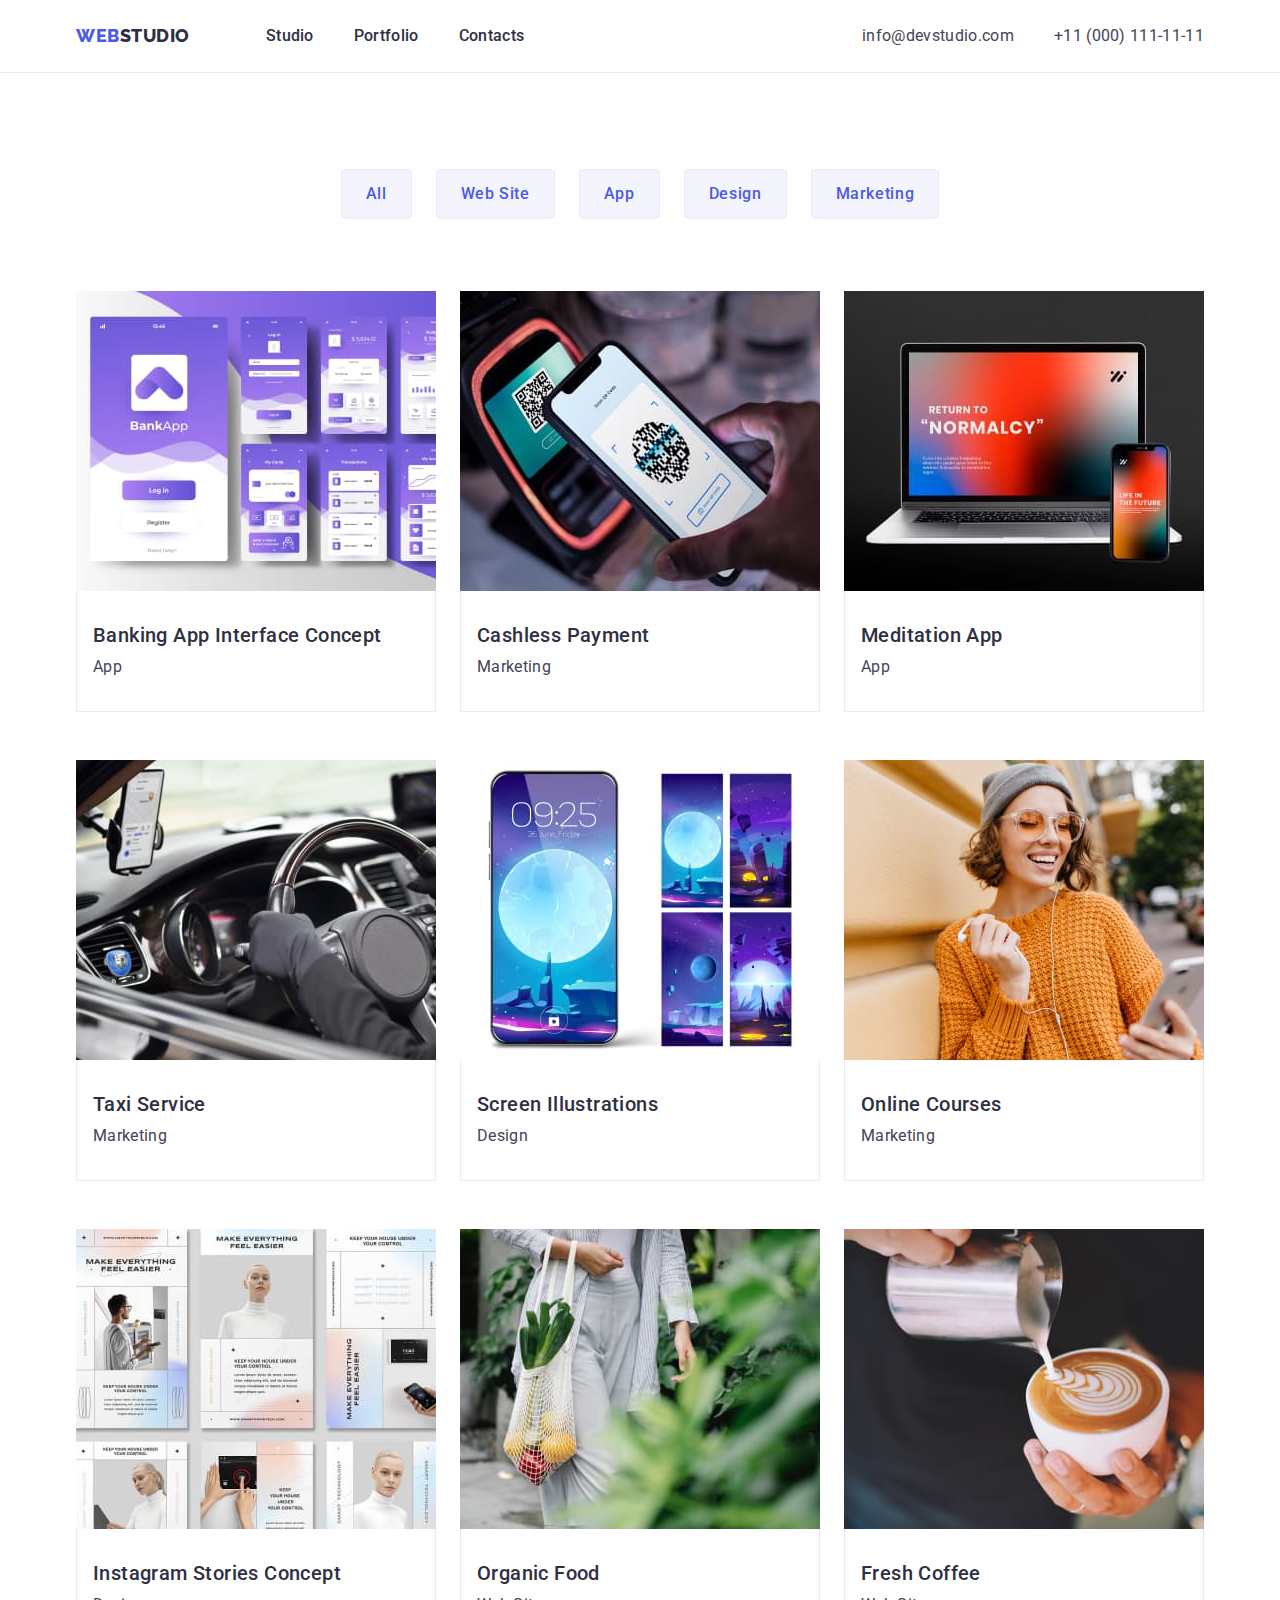
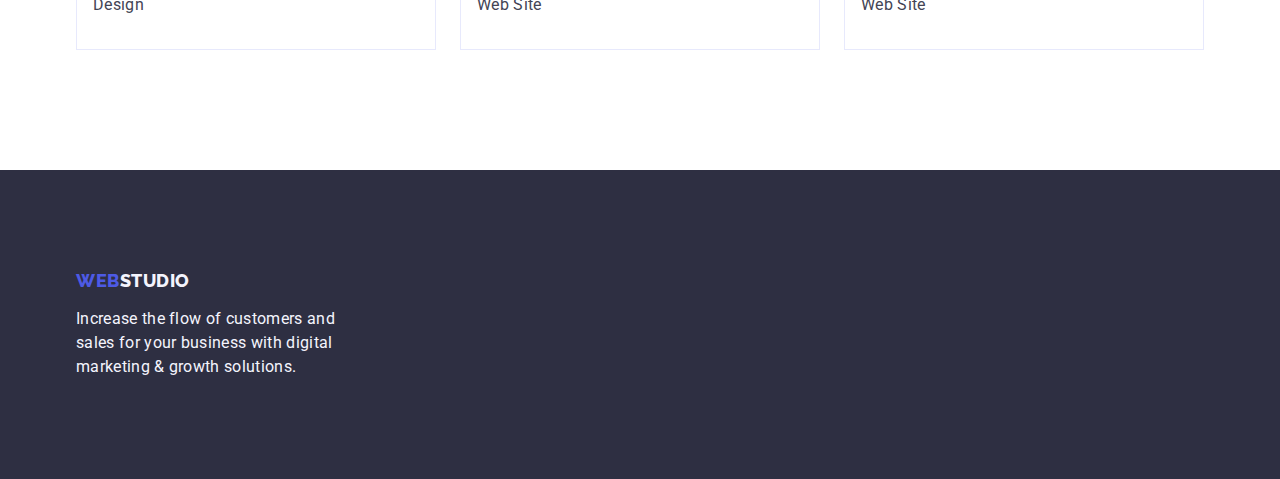
==== portfolio.html @ 28eef927 "Initial commit" ====
<!DOCTYPE html>
<html lang="en">
  <head>
    <meta charset="UTF-8" />
    <meta http-equiv="X-UA-Compatible" content="IE=edge" />
    <meta name="viewport" content="width=device-width, initial-scale=1.0" />
    <link rel="preconnect" href="https://fonts.googleapis.com" />
    <link rel="preconnect" href="https://fonts.gstatic.com" crossorigin />
    <title>Portfolio</title>
    <!-- fonts -->
    <link
      href="https://fonts.googleapis.com/css2?family=Raleway:wght@800&family=Roboto:wght@400;500;700&display=swap"
      rel="stylesheet"
    />
    <!-- normalise -->
    <link
      rel="stylesheet"
      href="https://cdn.jsdelivr.net/npm/modern-normalize@2.0.0/modern-normalize.min.css"
    />

    <!-- custom styles -->

    <link rel="stylesheet" href="./css/styles.css" />
  </head>
  <body>
    <!-- page header -->
    <header class="header">
      <div class="header-container container">
        <nav class="header-nav">
          <a class="logo link logo-link" href="./index.html"
            >Web<span class="logo-black">Studio</span></a
          >
          <ul class="site-nav list">
            <li><a class="link-current link" href="./index.html">Studio</a></li>
            <li>
              <a class="link-current link" href="./portfolio.html">Portfolio</a>
            </li>
            <li><a class="link-current link" href="">Contacts</a></li>
          </ul>
        </nav>
        <address class="address">
          <ul class="address-nav list">
            <li>
              <a class="address-nav-link link" href="mailto:info@devstudio.com"
                >info@devstudio.com</a
              >
            </li>
            <li>
              <a class="address-nav-link link" href="tel:+110001111111"
                >+11 (000) 111-11-11</a
              >
            </li>
          </ul>
        </address>
      </div>
    </header>
    <main>
      <!-- filters -->
      <section class="filters">
        <div class="container">
          <h1 class="visually-hidden">work patterns</h1>
          <ul class="list portfolio-nav">
            <li><button class="portfolio-button" type="button">All</button></li>
            <li>
              <button class="portfolio-button" type="button">Web Site</button>
            </li>
            <li><button class="portfolio-button" type="button">App</button></li>
            <li>
              <button class="portfolio-button" type="button">Design</button>
            </li>
            <li>
              <button class="portfolio-button" type="button">Marketing</button>
            </li>
          </ul>
          <ul class="portfolio-bloks list">
            <li class="portfolio-bloks-item">
              <a class="portf-list link" href="">
                <img
                  src="./images/portfo-1.jpg"
                  alt="application"
                  width="360"
                  height="300"
                />
                <div class="portfolio-bloks-name">
                  <h2 class="second-title">Banking App Interface Concept</h2>
                  <p class="li-text">App</p>
                </div>
              </a>
            </li>
            <li class="portfolio-bloks-item">
              <a class="portf-list link" href=""
                ><img
                  src="./images/portfo-2.jpg"
                  alt="QR code on telephone"
                  width="360"
                  height="300"
                />
                <div class="portfolio-bloks-name">
                  <h2 class="second-title">Cashless Payment</h2>
                  <p class="li-text">Marketing</p>
                </div>
              </a>
            </li>
            <li class="portfolio-bloks-item">
              <a class="portf-list link" href=""
                ><img
                  src="./images/portfo-3.jpg"
                  alt="laptop"
                  width="360"
                  height="300"
                />
                <div class="portfolio-bloks-name">
                  <h2 class="second-title">Meditation App</h2>
                  <p class="li-text">App</p>
                </div>
              </a>
            </li>
            <li class="portfolio-bloks-item">
              <a class="portf-list link" href=""
                ><img
                  src="./images/portfo-4.jpg"
                  alt="phone in the car"
                  width="360"
                  height="300"
                />
                <div class="portfolio-bloks-name">
                  <h2 class="second-title">Taxi Service</h2>
                  <p class="li-text">Marketing</p>
                </div></a
              >
            </li>
            <li class="portfolio-bloks-item">
              <a class="portf-list link" href="">
                <img
                  src="./images/portfo-5.jpg"
                  alt="phone and moon"
                  width="360"
                  height="300"
                />
                <div class="portfolio-bloks-name">
                  <h2 class="second-title">Screen Illustrations</h2>
                  <p class="li-text">Design</p>
                </div></a
              >
            </li>
            <li class="portfolio-bloks-item">
              <a class="portf-list link" href=""
                ><img
                  src="./images/portfo-6.jpg"
                  alt="girl with phone"
                  width="360"
                  height="300"
                />
                <div class="portfolio-bloks-name">
                  <h2 class="second-title">Online Courses</h2>
                  <p class="li-text">Marketing</p>
                </div>
              </a>
            </li>
            <li class="portfolio-bloks-item">
              <a class="portf-list link" href=""
                ><img
                  src="./images/portfo-7.jpg"
                  alt="Instagram Stories"
                  width="360"
                  height="300"
                />
                <div class="portfolio-bloks-name">
                  <h2 class="second-title">Instagram Stories Concept</h2>
                  <p class="li-text">Design</p>
                </div>
              </a>
            </li>
            <li class="portfolio-bloks-item">
              <a class="portf-list link" href=""
                ><img
                  src="./images/portfo-8.jpg"
                  alt="woman with vegetables"
                  width="360"
                  height="300"
                />
                <div class="portfolio-bloks-name">
                  <h2 class="second-title">Organic Food</h2>
                  <p class="li-text">Web Site</p>
                </div>
              </a>
            </li>
            <li class="portfolio-bloks-item">
              <a class="portf-list link" href=""
                ><img
                  src="./images/portfo-9.jpg"
                  alt="fancy coffee"
                  width="360"
                  height="300"
                />
                <div class="portfolio-bloks-name">
                  <h2 class="second-title">Fresh Coffee</h2>
                  <p class="li-text">Web Site</p>
                </div>
              </a>
            </li>
          </ul>
        </div>
      </section>
    </main>
    <!-- footer -->
    <footer class="footer">
      <div class="container">
        <a class="logo-footer logo link logo-link" href="./index.html"
          >Web<span class="logo-white">Studio</span></a
        >
        <p class="footer-text">
          Increase the flow of customers and sales for your business with
          digital marketing & growth solutions.
        </p>
      </div>
    </footer>
  </body>
</html>
---- css/styles.css ----
:root {
  /* primary */
  --primary-black-cl: #434455;
  --primary-black-bg: #434455;
  --primary-white-cl: #ffffff;
  --primary-white-bg: #ffffff;
  --primary-accent-cl: #4d5ae5;
  --primary-accent-bg: #4d5ae5;
  /* secondary */
  --secondary-black-cl: #2e2f42;
  --secondary-black-bg: #2e2f42;
  --secondary-white-cl: #f4f4fd;
  --secondary-white-bg: #f4f4fd;
  --secondary-accent-cl: #404bbf;
  --secondary-accent-bg: #404bbf;
}

* {
  box-sizing: border-box;
}
/**
  |============================
  | common styles
  |============================
*/
body {
  background-color: var(--primary-white-bg);
  color: var(--primary-black-cl);
  font-family: Roboto, sans-serif;
  font-style: normal;
  line-height: 1.15;
  letter-spacing: 0.02em;
}
.visually-hidden {
  position: absolute;
  width: 1px;
  height: 1px;
  margin: -1px;
  border: 0;
  padding: 0;

  white-space: nowrap;
  clip-path: inset(100%);
  clip: rect(0 0 0 0);
  overflow: hidden;
}
/* reset */
h1,
h2,
h3,
h4,
h5,
h6,
p {
  margin: 0;
}
img {
  display: block;
}
.list,
ul,
ol {
  list-style: none;
  margin: 0;
  padding: 0;
}
.link,
a {
  text-decoration: none;
  color: currentColor;
}
.btn,
button {
  font-family: inherit;
  cursor: pointer;
}
/**
  |============================
  | base styles
  |============================
*/
/* header */
.header {
  border-bottom: 1px solid #e7e9fc;
}
.header-container {
  display: flex;
  align-items: center;
  justify-content: space-between;
  margin: 0;
  padding: 0;
}
.container {
  width: 1158px;
  margin: 0 auto;
  padding: 0 15px;
}

.header-nav {
  display: flex;
  align-items: center;
}
/* logo */
.logo {
  color: var(--primary-accent-cl);
  font-family: "Raleway", sans-serif;
  font-style: normal;
  font-weight: 800;
  font-size: 18px;
  line-height: 1.17;
  letter-spacing: 0.03em;
  text-transform: uppercase;
}
.logo-link {
  margin-right: 76px;
}
.logo-black {
  color: var(--secondary-black-cl);
}

.logo-white {
  color: var(--secondary-white-cl);
}
/* site-nav */

.site-nav a {
  color: var(--secondary-black-cl);
  font-size: 16px;
  font-weight: 500;
  line-height: 1.5;
}
.site-nav {
  display: flex;
  align-items: center;
  gap: 40px;
  padding: 24px 0;
}
.link-current {
  padding: 24px 0;
}

.link-current:hover,
.link-current:focus,
.address-nav-link:hover,
.address-nav-link:focus {
  color: var(--secondary-accent-cl);
}

.address {
  font-style: normal;
}
.address-nav a {
  color: var(--primary-black-cl);
}
.address-nav {
  display: flex;
  align-items: center;
  gap: 40px;
}
.address-nav-link {
  line-height: 1.5;
}
/* hero */

.hero {
  background-color: var(--secondary-black-bg);
  padding-top: 188px;
  padding-bottom: 188px;
}

.hero-title {
  font-weight: 700;
  font-size: 56px;
  line-height: 1.07;
  color: var(--primary-white-cl);
  letter-spacing: 0.02em;
  text-align: center;
  max-width: 496px;
  margin: 0 auto;
  margin-bottom: 48px;
}

.button {
  background-color: var(--primary-accent-bg);
  font-weight: 500;
  font-size: 16px;
  color: var(--primary-white-cl);
  letter-spacing: 0.04em;
  font-family: "Roboto", sans-serif;
  line-height: 1.5;
  cursor: pointer;
  display: block;
  margin-left: auto;
  margin-right: auto;

  padding: 16px 32px;
  border: none;
  border-radius: 4px;
  min-width: 169px;
  height: 56px;
}

.portfolio-button {
  background-color: var(--secondary-white-bg);
  font-weight: 500;
  font-size: 16px;
  color: var(--primary-accent-cl);
  letter-spacing: 0.04em;
  font-family: "Roboto", sans-serif;
  line-height: 1.5;
  cursor: pointer;
  padding: 12px 24px;
  border: 1px solid #e7e9fc;
  border-radius: 4px;
}

.button:hover,
.button:focus {
  background-color: var(--secondary-accent-bg);
}
.portfolio-button:hover,
.portfolio-button:focus {
  background-color: var(--secondary-accent-bg);
  color: var(--primary-white-cl);
  border: 1px solid transparent;
}

/* our advantage */

.adv-section {
  padding: 120px 0;
}

.adv-list {
  display: flex;
  gap: 24px;
}
.adv-item {
  width: 264px;
}
.second-title {
  font-weight: 500;
  font-size: 20px;
  line-height: 1.2;
  color: var(--secondary-black-cl);
  letter-spacing: 0.02em;
  margin-bottom: 8px;
}
.li-text {
  line-height: 1.5;
  color: var(--primary-black-cl);
}

/* our activity */

.activity {
  padding-bottom: 120px;
}
.vice-title {
  font-weight: 700;
  font-size: 36px;
  line-height: 1.11;
  text-transform: capitalize;
  color: var(--secondary-black-cl);
  text-align: center;
  letter-spacing: 0.02em;
  margin-bottom: 72px;
}
.activity-list {
  display: flex;
  gap: 24px;
}
.activity-item {
  flex-basis: calc((100% - 2 * 24px) / 3);
}

/* our team  */
.team {
  background-color: var(--secondary-white-bg);
  padding-top: 120px;
  padding-bottom: 120px;
}

.team-list {
  display: flex;
  gap: 24px;
}
.team-li {
  background-color: var(--primary-white-bg);
  flex-basis: calc((100% - 72px) / 4);
  border-radius: 0px 0px 4px 4px;
}

.team-name {
  padding: 32px 16px;
}

/* footer */
.footer {
  background-color: var(--secondary-black-bg);
  padding-top: 100px;
  padding-bottom: 100px;
}
.footer-text {
  color: var(--secondary-white-cl);
  line-height: 1.5;
  max-width: 264px;
}

.logo-footer {
  display: inline-block;
  margin-bottom: 16px;
}

/* style to portfolio */

.filters {
  padding-top: 96px;
  padding-bottom: 120px;
}

.portfolio-nav {
  display: flex;
  justify-content: center;
  gap: 24px;
  flex-basis: calc((100%-96) / 5);
  margin-bottom: 72px;
}

.portf-list {
  text-decoration: none;
}

.portfolio-bloks {
  display: flex;
  flex-wrap: wrap;
  column-gap: 24px;
  row-gap: 48px;
}
.portfolio-bloks-item {
  width: calc((100% - 48px) / 3);
}

.portfolio-bloks-name {
  padding: 32px 16px;
  border: 1px solid #e7e9fc;
  border-top: none;
}
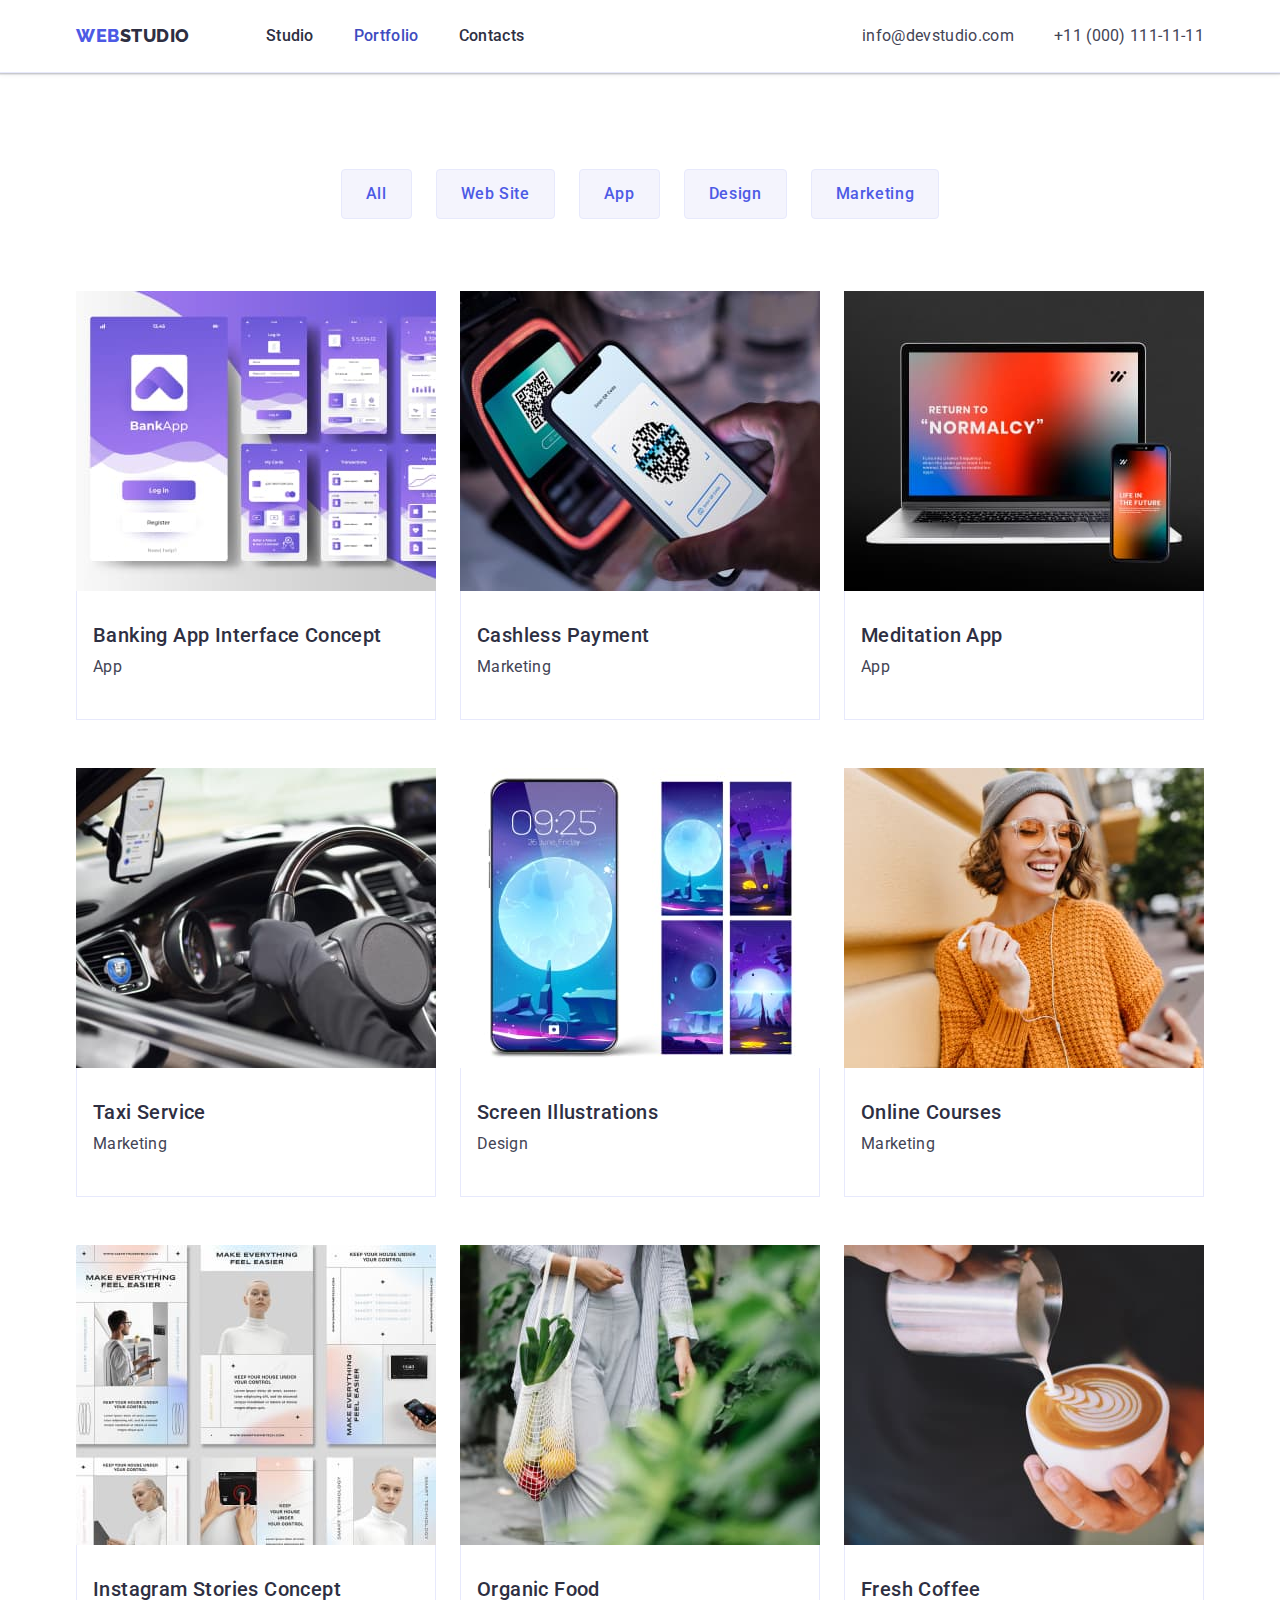
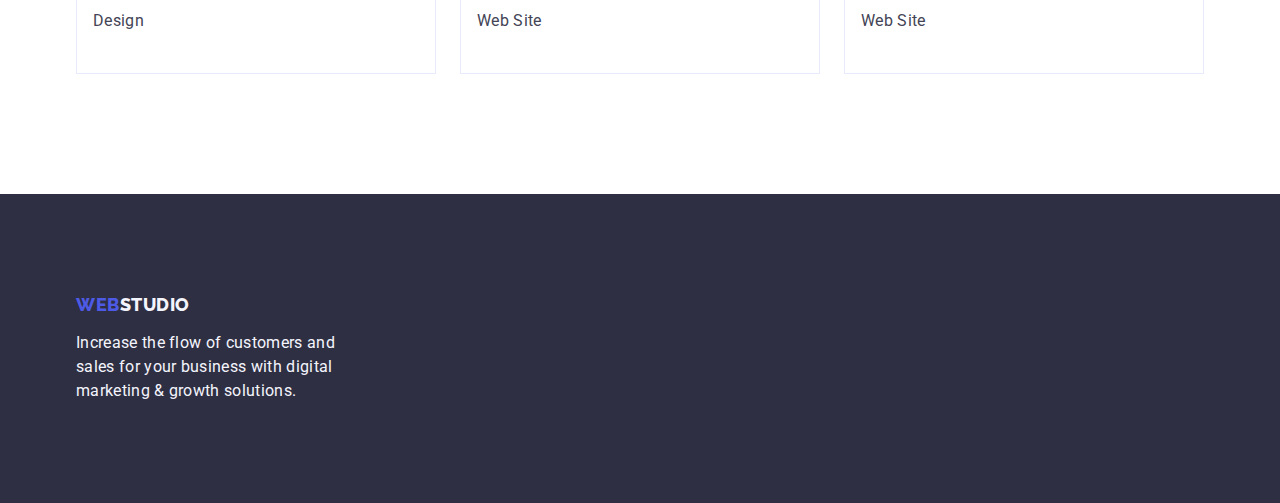
==== commit 9f0b13ad: "poprawky" ====
--- a/portfolio.html
+++ b/portfolio.html
@@ -33,7 +33,9 @@
           <ul class="site-nav list">
             <li><a class="link-current link" href="./index.html">Studio</a></li>
             <li>
-              <a class="link-current link" href="./portfolio.html">Portfolio</a>
+              <a class="link-current active-link link" href="./portfolio.html"
+                >Portfolio</a
+              >
             </li>
             <li><a class="link-current link" href="">Contacts</a></li>
           </ul>
--- a/css/styles.css
+++ b/css/styles.css
@@ -1,18 +1,23 @@
 :root {
-  /* primary */
   --primary-black-cl: #434455;
   --primary-black-bg: #434455;
   --primary-white-cl: #ffffff;
   --primary-white-bg: #ffffff;
   --primary-accent-cl: #4d5ae5;
   --primary-accent-bg: #4d5ae5;
-  /* secondary */
+  --primary-gray-bg: #8e8f99;
+  --primary-gray-cl: #8e8f99;
+
   --secondary-black-cl: #2e2f42;
   --secondary-black-bg: #2e2f42;
   --secondary-white-cl: #f4f4fd;
   --secondary-white-bg: #f4f4fd;
   --secondary-accent-cl: #404bbf;
   --secondary-accent-bg: #404bbf;
+  --main-gradient: linear-gradient(
+    rgba(46, 47, 66, 0.7),
+    rgba(46, 47, 66, 0.7)
+  );
 }
 
 * {
@@ -82,6 +87,9 @@
 /* header */
 .header {
   border-bottom: 1px solid #e7e9fc;
+  box-shadow: 0px 2px 1px rgba(46, 47, 66, 0.08),
+    0px 1px 1px rgba(46, 47, 66, 0.16), 0px 1px 6px rgba(46, 47, 66, 0.08);
+  background: var(--primary-white-bg);
 }
 .header-container {
   display: flex;
@@ -103,7 +111,7 @@
 /* logo */
 .logo {
   color: var(--primary-accent-cl);
-  font-family: "Raleway", sans-serif;
+  font-family: 'Raleway', sans-serif;
   font-style: normal;
   font-weight: 800;
   font-size: 18px;
@@ -123,7 +131,7 @@
 }
 /* site-nav */
 
-.site-nav a {
+.site-nav {
   color: var(--secondary-black-cl);
   font-size: 16px;
   font-weight: 500;
@@ -137,6 +145,11 @@
 }
 .link-current {
   padding: 24px 0;
+}
+.active-link {
+  position: relative;
+  color: var(--secondary-accent-cl);
+  transition: 250ms cubic-bezier(0.4, 0, 0.2, 1);
 }
 
 .link-current:hover,
@@ -163,7 +176,17 @@
 /* hero */
 
 .hero {
+  max-width: 1440px;
   background-color: var(--secondary-black-bg);
+  background-image: url(../images/bg-hero.jpg);
+  background-repeat: no-repeat;
+  background-position: center;
+  background-size: cover;
+  margin: 0 auto;
+  background-image: var(--main-gradient), url(../images/bg-hero.jpg);
+}
+
+.hero-container {
   padding-top: 188px;
   padding-bottom: 188px;
 }
@@ -186,7 +209,7 @@
   font-size: 16px;
   color: var(--primary-white-cl);
   letter-spacing: 0.04em;
-  font-family: "Roboto", sans-serif;
+  font-family: 'Roboto', sans-serif;
   line-height: 1.5;
   cursor: pointer;
   display: block;
@@ -206,7 +229,7 @@
   font-size: 16px;
   color: var(--primary-accent-cl);
   letter-spacing: 0.04em;
-  font-family: "Roboto", sans-serif;
+  font-family: 'Roboto', sans-serif;
   line-height: 1.5;
   cursor: pointer;
   padding: 12px 24px;
@@ -238,6 +261,17 @@
 .adv-item {
   width: 264px;
 }
+
+.adv-containet-icon {
+  display: flex;
+  align-items: center;
+  justify-content: center;
+  height: 112px;
+  background-color: var(--secondary-white-bg);
+  border-radius: 4px;
+  margin-bottom: 8px;
+}
+
 .second-title {
   font-weight: 500;
   font-size: 20px;
@@ -249,6 +283,7 @@
 .li-text {
   line-height: 1.5;
   color: var(--primary-black-cl);
+  margin-bottom: 8px;
 }
 
 /* our activity */
@@ -289,13 +324,69 @@
   background-color: var(--primary-white-bg);
   flex-basis: calc((100% - 72px) / 4);
   border-radius: 0px 0px 4px 4px;
+  box-shadow: 0px 2px 1px 0px rgba(46, 47, 66, 0.08),
+    0px 1px 1px 0px rgba(46, 47, 66, 0.16),
+    0px 1px 6px 0px rgba(46, 47, 66, 0.08);
 }
 
 .team-name {
+  width: 232px;
   padding: 32px 16px;
-}
-
+  gap: 8px;
+  margin: 0;
+}
+
+.team-icon-list {
+  display: flex;
+  justify-content: center;
+  align-items: center;
+  gap: 24px;
+}
+
+/* customers */
+
+.customers {
+}
+.customers-container {
+  padding: 120px 0;
+}
+.customers-title {
+  text-align: center;
+  font-size: 36px;
+  font-weight: 700;
+  line-height: 1.11;
+  letter-spacing: 0.72px;
+  margin-bottom: 72px;
+}
+.customers-list {
+  display: flex;
+  justify-content: center;
+  gap: 24px;
+}
+.customers-item {
+}
+.customers-link {
+  width: 168px;
+  height: 88px;
+  display: flex;
+  justify-content: center;
+  align-items: center;
+  border-radius: 4px;
+  border: 1px solid var(--primary-gray-cl);
+  padding: 16px 32px;
+}
+
+.customers-link:hover,
+.customers-link:focus {
+  border-color: orange;
+}
+
+.customers-link:hover,
+.customers-link:focus .customers-icon {
+  fill: orange;
+}
 /* footer */
+
 .footer {
   background-color: var(--secondary-black-bg);
   padding-top: 100px;
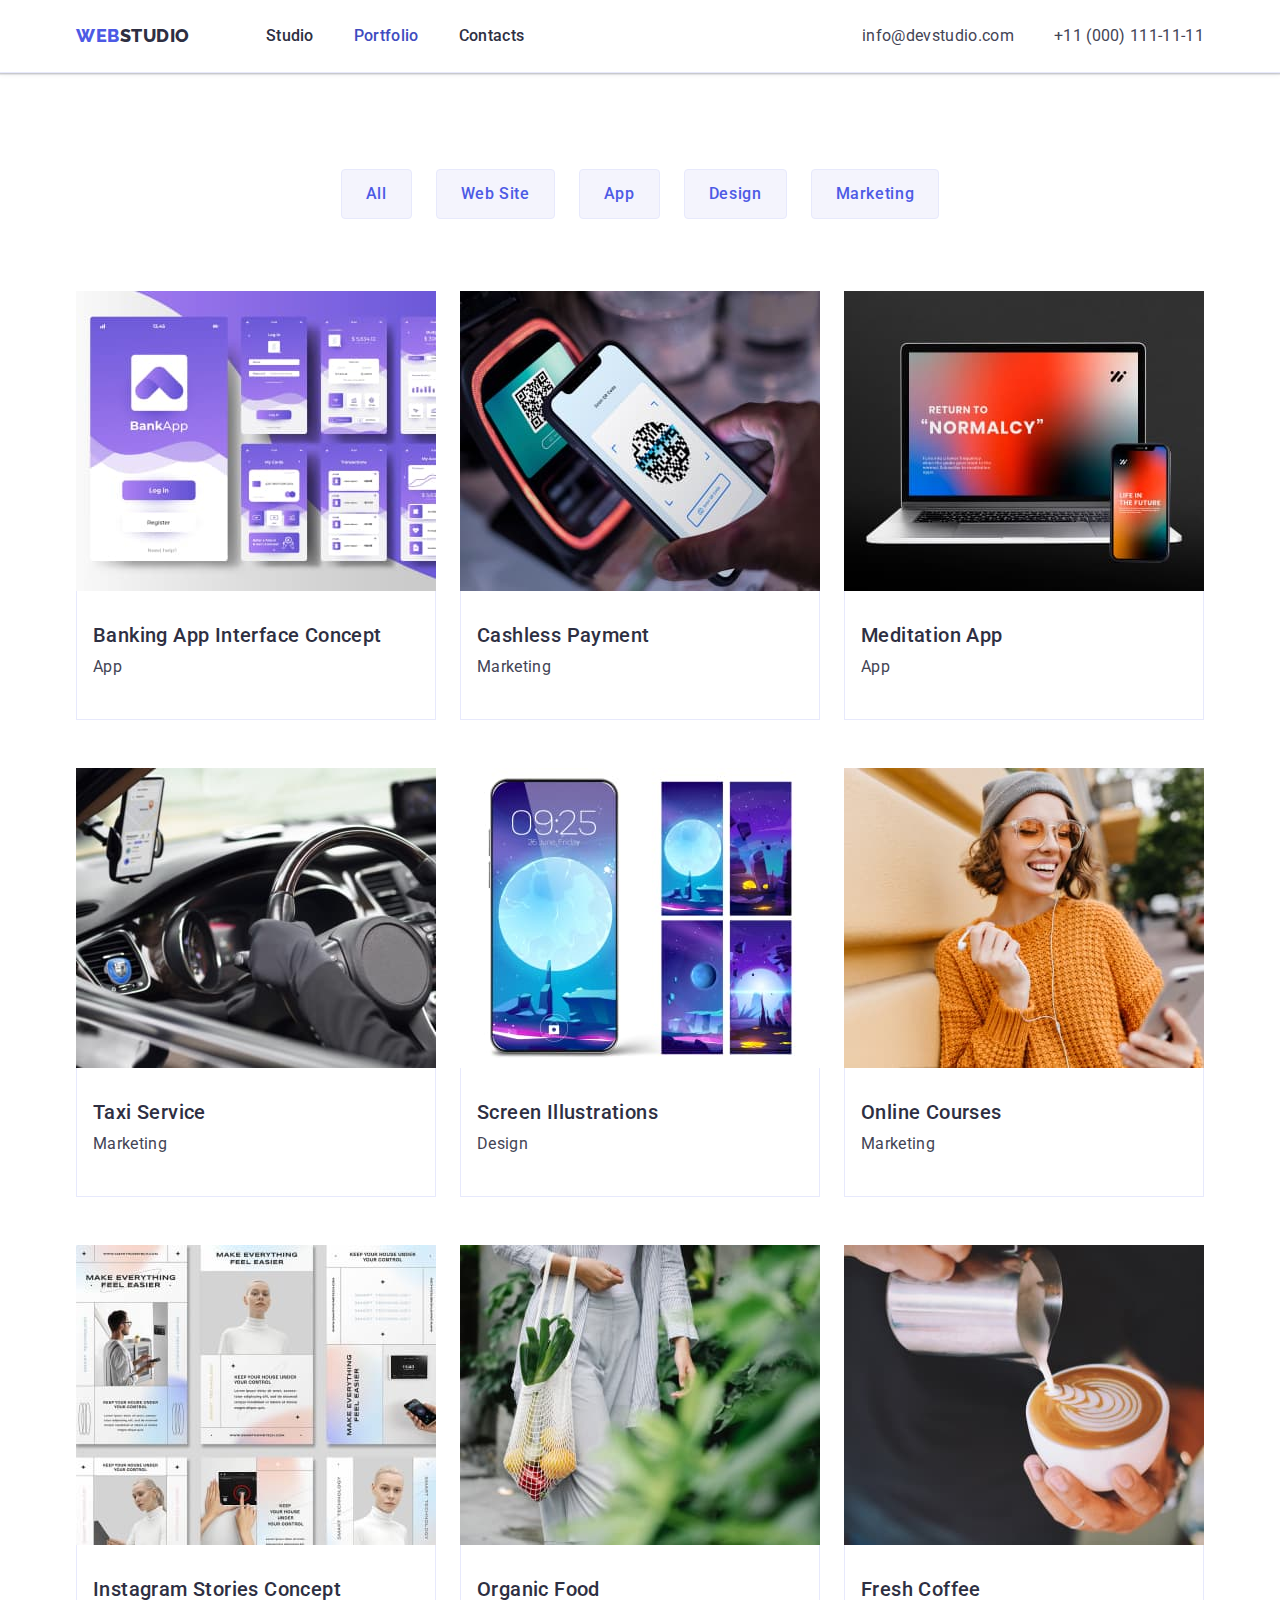
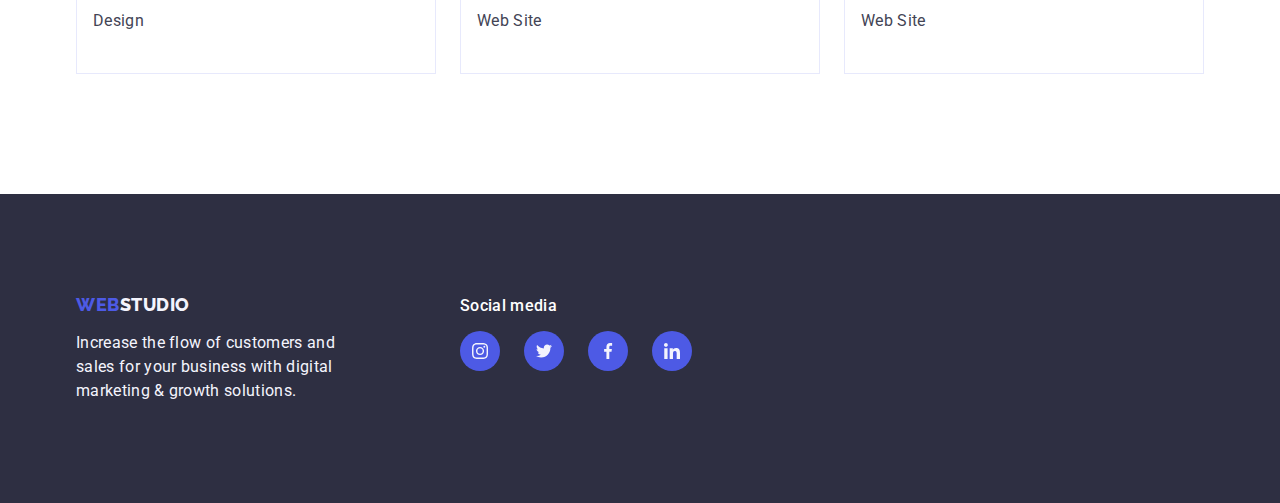
==== commit 69658454: "footer" ====
--- a/portfolio.html
+++ b/portfolio.html
@@ -207,14 +207,49 @@
     </main>
     <!-- footer -->
     <footer class="footer">
-      <div class="container">
-        <a class="logo-footer logo link logo-link" href="./index.html"
-          >Web<span class="logo-white">Studio</span></a
-        >
-        <p class="footer-text">
-          Increase the flow of customers and sales for your business with
-          digital marketing & growth solutions.
-        </p>
+      <div class="footer-container container">
+        <div class="footer-container-slogan">
+          <a class="logo-footer logo link logo-link" href="./index.html"
+            >Web<span class="logo-white">Studio</span></a
+          >
+          <p class="footer-text">
+            Increase the flow of customers and sales for your business with
+            digital marketing & growth solutions.
+          </p>
+        </div>
+        <div class="footer-container-icon">
+          <p class="footer-icon-text">Social media</p>
+          <ul class="team-icon-list">
+            <li class="team-icon-item">
+              <a class="team-icon-link footer-icon-link" href=""
+                ><svg class="team-li-icon" width="16" height="16">
+                  <use href="./images/icons.svg#instagram"></use>
+                </svg>
+              </a>
+            </li>
+            <li class="team-icon-item">
+              <a class="team-icon-link footer-icon-link" href=""
+                ><svg class="team-li-icon" width="16" height="16">
+                  <use href="./images/icons.svg#twitter"></use>
+                </svg>
+              </a>
+            </li>
+            <li class="team-icon-item">
+              <a class="team-icon-link footer-icon-link" href=""
+                ><svg class="team-li-icon" width="16" height="16">
+                  <use href="./images/icons.svg#facebook"></use>
+                </svg>
+              </a>
+            </li>
+            <li class="team-icon-item">
+              <a class="team-icon-link footer-icon-link" href=""
+                ><svg class="team-li-icon" width="16" height="16">
+                  <use href="./images/icons.svg#linkedin"></use>
+                </svg>
+              </a>
+            </li>
+          </ul>
+        </div>
       </div>
     </footer>
   </body>
--- a/css/styles.css
+++ b/css/styles.css
@@ -14,6 +14,8 @@
   --secondary-white-bg: #f4f4fd;
   --secondary-accent-cl: #404bbf;
   --secondary-accent-bg: #404bbf;
+  --secondary-active-bg: #31d0aa;
+  --secondary-active-cl: #31d0aa;
   --main-gradient: linear-gradient(
     rgba(46, 47, 66, 0.7),
     rgba(46, 47, 66, 0.7)
@@ -331,7 +333,7 @@
 
 .team-name {
   width: 232px;
-  padding: 32px 16px;
+  padding: 32px 0;
   gap: 8px;
   margin: 0;
 }
@@ -343,13 +345,35 @@
   gap: 24px;
 }
 
+.team-icon-item {
+  width: 40px;
+  height: 40px;
+}
+
+.team-icon-link {
+  width: 100%;
+  height: 100%;
+  background-color: var(--primary-accent-bg);
+  border-radius: 50%;
+  display: flex;
+  justify-content: center;
+  align-items: center;
+}
+
+.team-icon-link:hover,
+.team-icon-link:focus {
+  background-color: var(--secondary-accent-bg);
+}
+
+.team-li-icon {
+  fill: var(--secondary-white-bg);
+}
 /* customers */
 
 .customers {
-}
-.customers-container {
   padding: 120px 0;
 }
+
 .customers-title {
   text-align: center;
   font-size: 36px;
@@ -357,6 +381,7 @@
   line-height: 1.11;
   letter-spacing: 0.72px;
   margin-bottom: 72px;
+  color: var(--secondary-black-cl);
 }
 .customers-list {
   display: flex;
@@ -364,6 +389,7 @@
   gap: 24px;
 }
 .customers-item {
+  width: calc((100% - 120px) / 6);
 }
 .customers-link {
   width: 168px;
@@ -374,17 +400,23 @@
   border-radius: 4px;
   border: 1px solid var(--primary-gray-cl);
   padding: 16px 32px;
+  color: var(--primary-gray-bg);
 }
 
 .customers-link:hover,
 .customers-link:focus {
-  border-color: orange;
+  border-color: var(--secondary-accent-bg);
+  color: var(--secondary-accent-cl);
 }
 
 .customers-link:hover,
 .customers-link:focus .customers-icon {
-  fill: orange;
-}
+  fill: var(--secondary-accent-cl);
+}
+.customers-icon {
+  color: currentColor;
+}
+
 /* footer */
 
 .footer {
@@ -392,15 +424,36 @@
   padding-top: 100px;
   padding-bottom: 100px;
 }
-.footer-text {
-  color: var(--secondary-white-cl);
-  line-height: 1.5;
-  max-width: 264px;
-}
-
+
+.footer-container {
+  align-items: baseline;
+  display: flex;
+}
+.footer-container-slogan {
+  margin-right: 120px;
+}
 .logo-footer {
   display: inline-block;
   margin-bottom: 16px;
+}
+
+.footer-text {
+  color: var(--secondary-white-cl);
+  line-height: 1.5;
+  max-width: 264px;
+}
+
+.footer-icon-text {
+  font-weight: 500;
+  font-size: 16px;
+  letter-spacing: 0.02em;
+  line-height: inherit;
+  color: var(--primary-white-cl);
+  margin-bottom: 16px;
+}
+.footer-icon-link:hover,
+footer-icon-link:focus {
+  background-color: var(--secondary-active-bg);
 }
 
 /* style to portfolio */
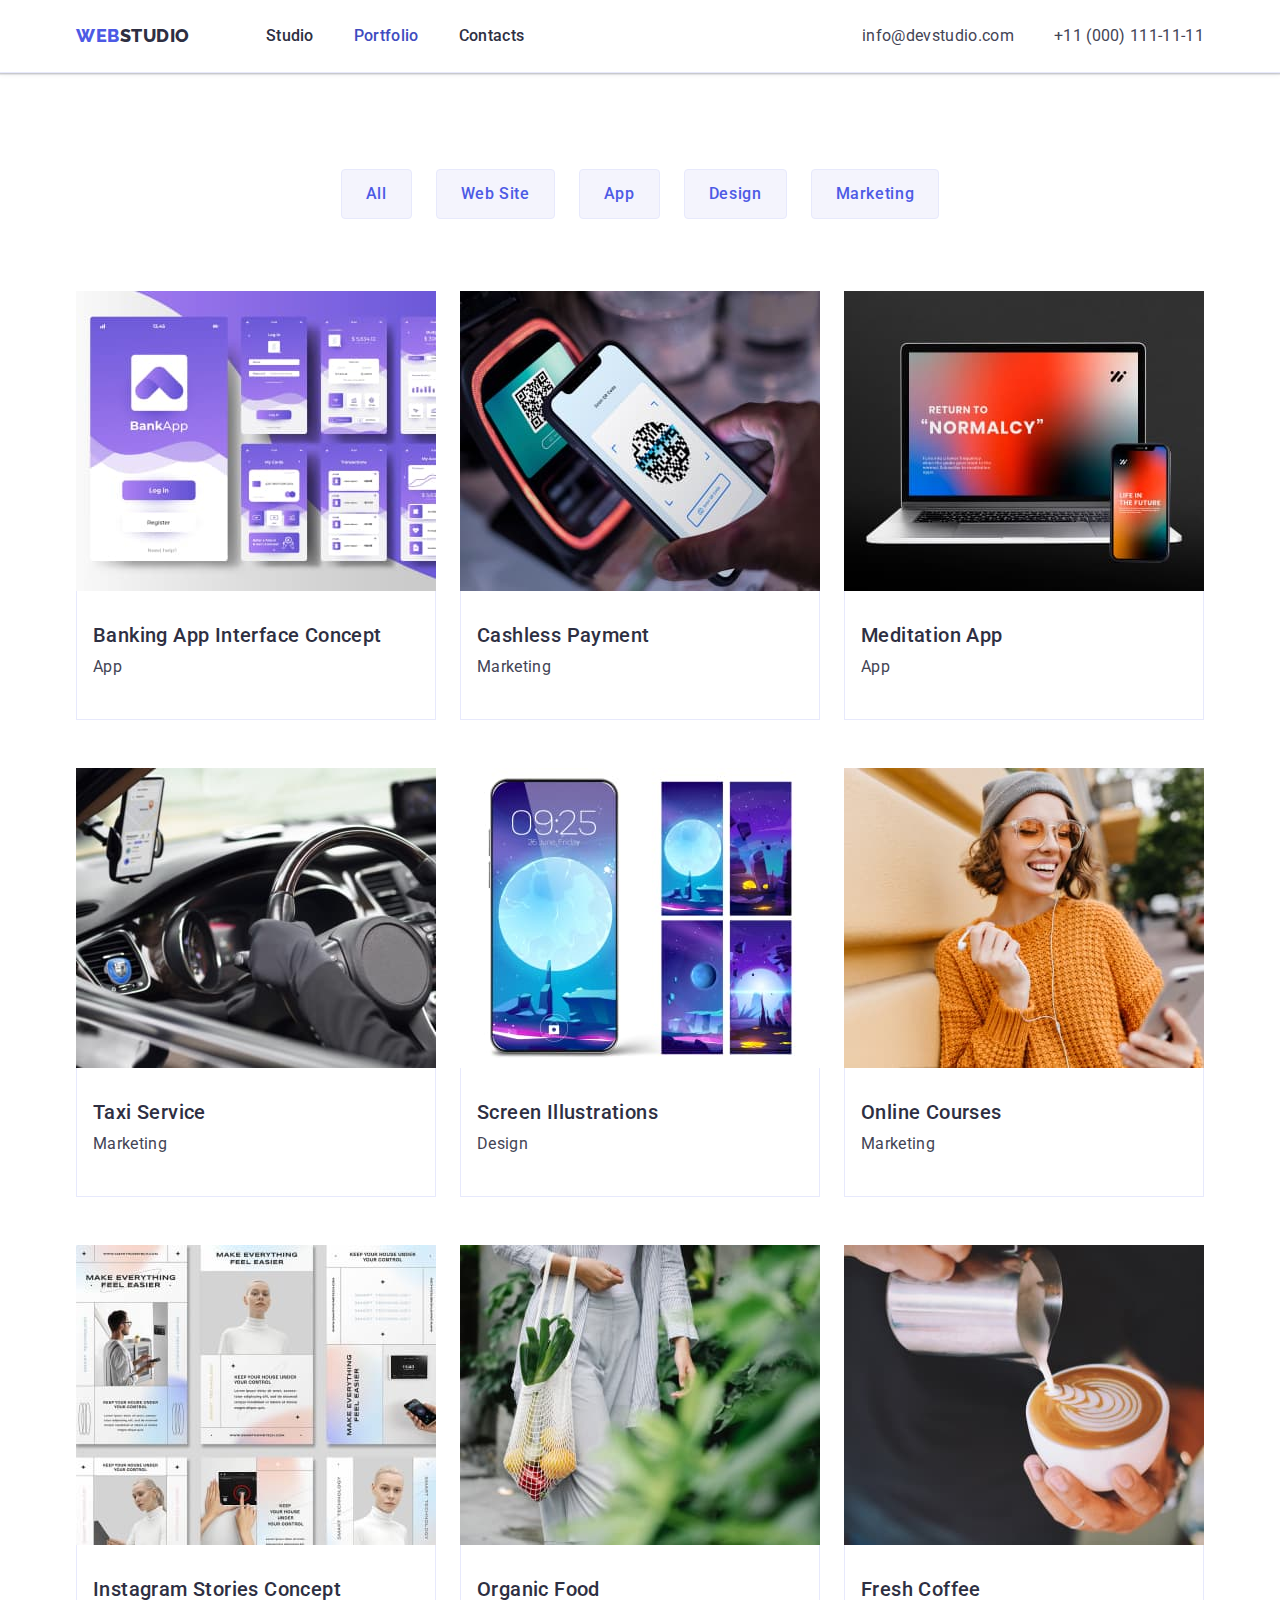
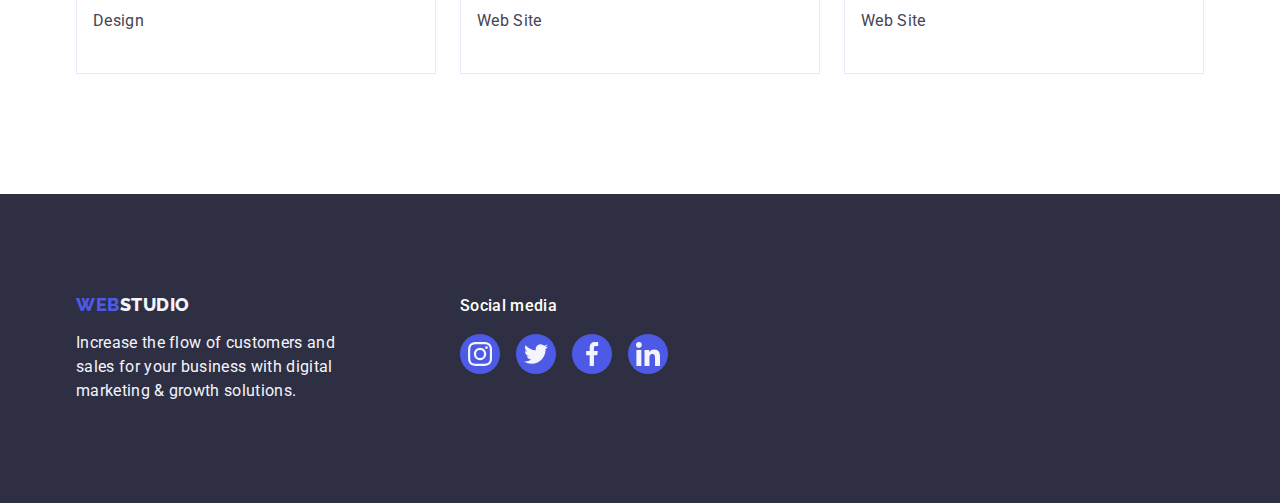
==== commit 211a6eaa: "footer dooprac" ====
--- a/portfolio.html
+++ b/portfolio.html
@@ -219,31 +219,31 @@
         </div>
         <div class="footer-container-icon">
           <p class="footer-icon-text">Social media</p>
-          <ul class="team-icon-list">
-            <li class="team-icon-item">
-              <a class="team-icon-link footer-icon-link" href=""
-                ><svg class="team-li-icon" width="16" height="16">
+          <ul class="team-icon-list footer-icon-list">
+            <li class="team-icon-item">
+              <a class="team-icon-link footer-icon-link" href=""
+                ><svg class="team-li-icon" width="24" height="24">
                   <use href="./images/icons.svg#instagram"></use>
                 </svg>
               </a>
             </li>
             <li class="team-icon-item">
               <a class="team-icon-link footer-icon-link" href=""
-                ><svg class="team-li-icon" width="16" height="16">
+                ><svg class="team-li-icon" width="24" height="24">
                   <use href="./images/icons.svg#twitter"></use>
                 </svg>
               </a>
             </li>
             <li class="team-icon-item">
               <a class="team-icon-link footer-icon-link" href=""
-                ><svg class="team-li-icon" width="16" height="16">
+                ><svg class="team-li-icon" width="24" height="24">
                   <use href="./images/icons.svg#facebook"></use>
                 </svg>
               </a>
             </li>
             <li class="team-icon-item">
               <a class="team-icon-link footer-icon-link" href=""
-                ><svg class="team-li-icon" width="16" height="16">
+                ><svg class="team-li-icon" width="24" height="24">
                   <use href="./images/icons.svg#linkedin"></use>
                 </svg>
               </a>
--- a/css/styles.css
+++ b/css/styles.css
@@ -335,7 +335,11 @@
   width: 232px;
   padding: 32px 0;
   gap: 8px;
-  margin: 0;
+  margin: 0 auto;
+  display: flex;
+  flex-direction: column;
+  justify-content: center;
+  align-items: center;
 }
 
 .team-icon-list {
@@ -447,12 +451,16 @@
   font-weight: 500;
   font-size: 16px;
   letter-spacing: 0.02em;
-  line-height: inherit;
+  line-height: 1.5;
   color: var(--primary-white-cl);
   margin-bottom: 16px;
 }
+
+.footer-icon-list {
+  gap: 16px;
+}
 .footer-icon-link:hover,
-footer-icon-link:focus {
+.footer-icon-link:focus {
   background-color: var(--secondary-active-bg);
 }
 
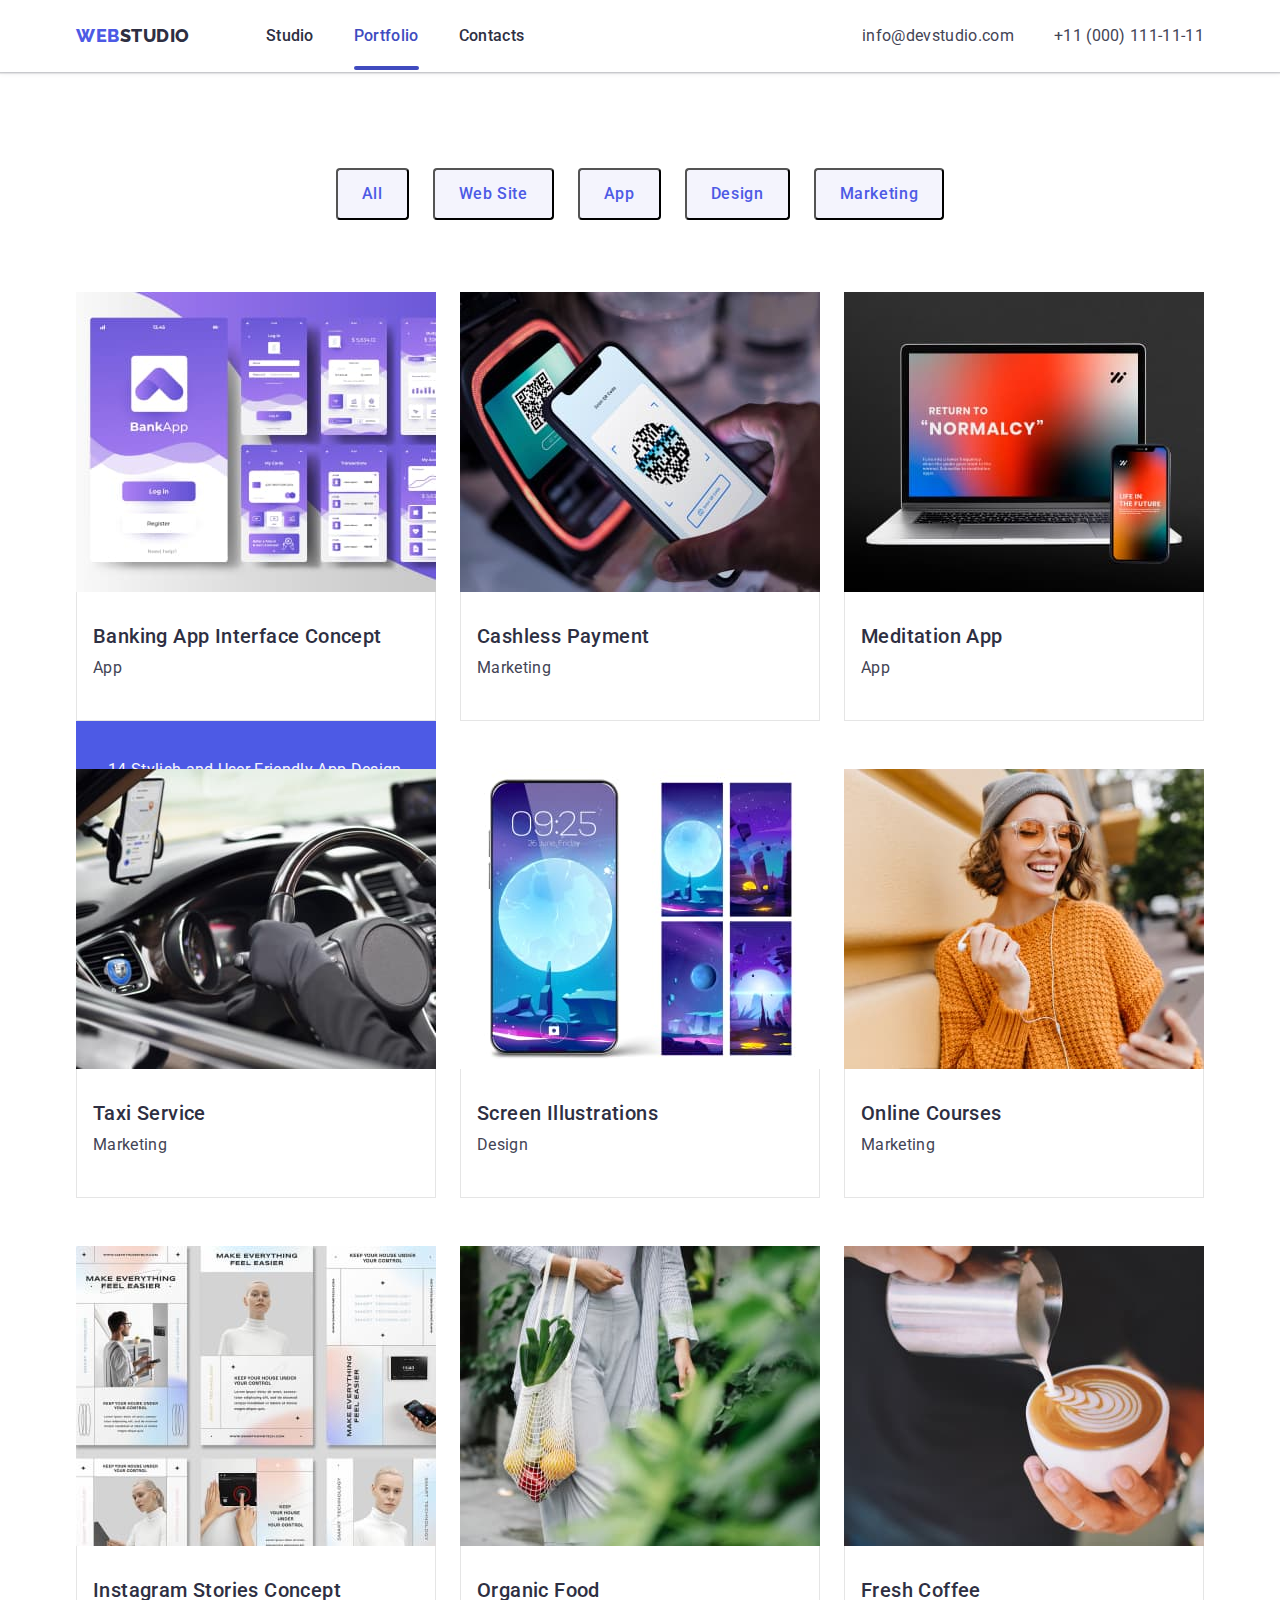
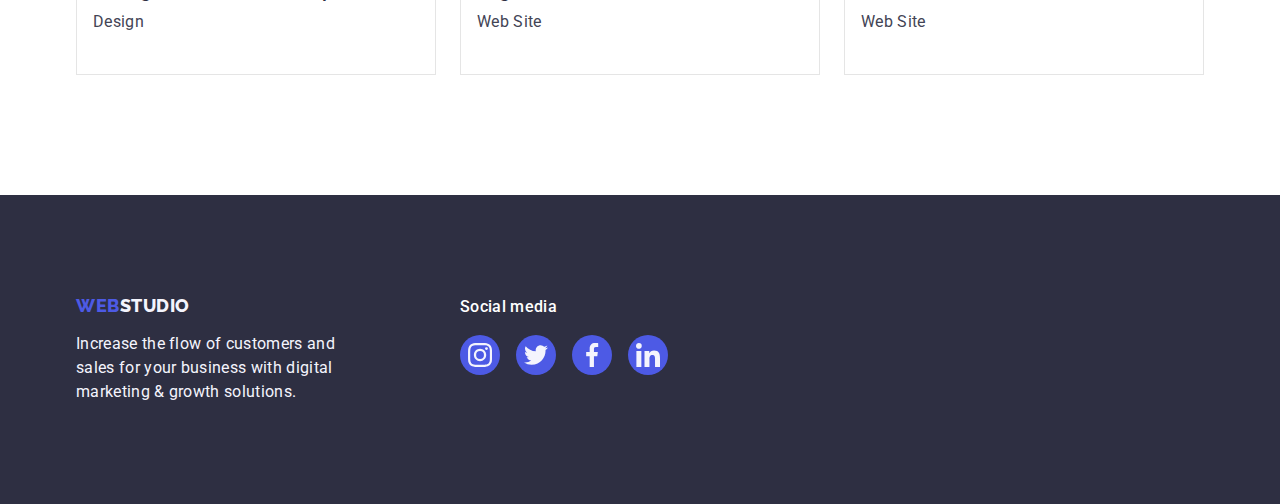
==== commit 457ce326: "overlay" ====
--- a/portfolio.html
+++ b/portfolio.html
@@ -76,23 +76,34 @@
           </ul>
           <ul class="portfolio-bloks list">
             <li class="portfolio-bloks-item">
-              <a class="portf-list link" href="">
-                <img
-                  src="./images/portfo-1.jpg"
-                  alt="application"
-                  width="360"
-                  height="300"
-                />
-                <div class="portfolio-bloks-name">
-                  <h2 class="second-title">Banking App Interface Concept</h2>
-                  <p class="li-text">App</p>
-                </div>
-              </a>
-            </li>
-            <li class="portfolio-bloks-item">
-              <a class="portf-list link" href=""
-                ><img
-                  src="./images/portfo-2.jpg"
+              <div>
+                <a class="portf-list link" href="">
+                  <img
+                    class="portfolio-photo"
+                    src="./images/portfolio/portfo-1.jpg"
+                    alt="application"
+                    width="360"
+                    height="300"
+                  />
+
+                  <div class="portfolio-bloks-name">
+                    <h2 class="second-title">Banking App Interface Concept</h2>
+                    <p class="li-text">App</p>
+                  </div>
+                </a>
+              </div>
+              <div class="overlay">
+                <p class="overlay-text">
+                  14 Stylish and User-Friendly App Design Concepts · Task
+                  Manager App · Calorie Tracker App · Exotic Fruit Ecommerce App
+                  · Cloud Storage App
+                </p>
+              </div>
+            </li>
+            <li class="portfolio-bloks-item">
+              <a class="portf-list link" href=""
+                ><img
+                  src="./images/portfolio/portfo-2.jpg"
                   alt="QR code on telephone"
                   width="360"
                   height="300"
@@ -106,7 +117,7 @@
             <li class="portfolio-bloks-item">
               <a class="portf-list link" href=""
                 ><img
-                  src="./images/portfo-3.jpg"
+                  src="./images/portfolio/portfo-3.jpg"
                   alt="laptop"
                   width="360"
                   height="300"
@@ -120,7 +131,7 @@
             <li class="portfolio-bloks-item">
               <a class="portf-list link" href=""
                 ><img
-                  src="./images/portfo-4.jpg"
+                  src="./images/portfolio/portfo-4.jpg"
                   alt="phone in the car"
                   width="360"
                   height="300"
@@ -134,7 +145,7 @@
             <li class="portfolio-bloks-item">
               <a class="portf-list link" href="">
                 <img
-                  src="./images/portfo-5.jpg"
+                  src="./images/portfolio/portfo-5.jpg"
                   alt="phone and moon"
                   width="360"
                   height="300"
@@ -148,7 +159,7 @@
             <li class="portfolio-bloks-item">
               <a class="portf-list link" href=""
                 ><img
-                  src="./images/portfo-6.jpg"
+                  src="./images/portfolio/portfo-6.jpg"
                   alt="girl with phone"
                   width="360"
                   height="300"
@@ -162,7 +173,7 @@
             <li class="portfolio-bloks-item">
               <a class="portf-list link" href=""
                 ><img
-                  src="./images/portfo-7.jpg"
+                  src="./images/portfolio/portfo-7.jpg"
                   alt="Instagram Stories"
                   width="360"
                   height="300"
@@ -176,7 +187,7 @@
             <li class="portfolio-bloks-item">
               <a class="portf-list link" href=""
                 ><img
-                  src="./images/portfo-8.jpg"
+                  src="./images/portfolio/portfo-8.jpg"
                   alt="woman with vegetables"
                   width="360"
                   height="300"
@@ -190,7 +201,7 @@
             <li class="portfolio-bloks-item">
               <a class="portf-list link" href=""
                 ><img
-                  src="./images/portfo-9.jpg"
+                  src="./images/portfolio/portfo-9.jpg"
                   alt="fancy coffee"
                   width="360"
                   height="300"
--- a/css/styles.css
+++ b/css/styles.css
@@ -7,6 +7,8 @@
   --primary-accent-bg: #4d5ae5;
   --primary-gray-bg: #8e8f99;
   --primary-gray-cl: #8e8f99;
+  --primary-modal-bg: #fcfcfc;
+  --primary-modal-cl: #fcfcfc;
 
   --secondary-black-cl: #2e2f42;
   --secondary-black-bg: #2e2f42;
@@ -16,6 +18,9 @@
   --secondary-accent-bg: #404bbf;
   --secondary-active-bg: #31d0aa;
   --secondary-active-cl: #31d0aa;
+  --secondary-gray-bg: #e7e9fc;
+  --secondary-gray-cl: #e7e9fc;
+
   --main-gradient: linear-gradient(
     rgba(46, 47, 66, 0.7),
     rgba(46, 47, 66, 0.7)
@@ -80,6 +85,7 @@
 button {
   font-family: inherit;
   cursor: pointer;
+  background-color: var(--secondary-accent-bg);
 }
 /**
   |============================
@@ -88,7 +94,7 @@
 */
 /* header */
 .header {
-  border-bottom: 1px solid #e7e9fc;
+  border-bottom: 1px solid --secondary-gray-bg;
   box-shadow: 0px 2px 1px rgba(46, 47, 66, 0.08),
     0px 1px 1px rgba(46, 47, 66, 0.16), 0px 1px 6px rgba(46, 47, 66, 0.08);
   background: var(--primary-white-bg);
@@ -149,9 +155,21 @@
   padding: 24px 0;
 }
 .active-link {
+  color: var(--secondary-accent-cl);
+
   position: relative;
-  color: var(--secondary-accent-cl);
-  transition: 250ms cubic-bezier(0.4, 0, 0.2, 1);
+}
+
+.active-link::after {
+  content: '';
+  display: block;
+  width: 100%;
+  height: 4px;
+  background-color: var(--secondary-accent-bg);
+  border-radius: 2px;
+  position: absolute;
+  left: 0;
+  bottom: -1px;
 }
 
 .link-current:hover,
@@ -175,17 +193,20 @@
 .address-nav-link {
   line-height: 1.5;
 }
+
+.address-link-active {
+}
 /* hero */
 
 .hero {
   max-width: 1440px;
   background-color: var(--secondary-black-bg);
-  background-image: url(../images/bg-hero.jpg);
+  background-image: url(../images/hero/bg-hero.jpg);
   background-repeat: no-repeat;
   background-position: center;
   background-size: cover;
   margin: 0 auto;
-  background-image: var(--main-gradient), url(../images/bg-hero.jpg);
+  background-image: var(--main-gradient), url(../images/hero/bg-hero.jpg);
 }
 
 .hero-container {
@@ -205,7 +226,7 @@
   margin-bottom: 48px;
 }
 
-.button {
+.hero-button {
   background-color: var(--primary-accent-bg);
   font-weight: 500;
   font-size: 16px;
@@ -223,6 +244,12 @@
   border-radius: 4px;
   min-width: 169px;
   height: 56px;
+  transition: background-color 250ms cubic-bezier(0.4, 0, 0.2, 1);
+}
+
+.hero-button:hover,
+.hero-button:focus {
+  background-color: var(--primary-accent-bg);
 }
 
 .portfolio-button {
@@ -235,8 +262,9 @@
   line-height: 1.5;
   cursor: pointer;
   padding: 12px 24px;
-  border: 1px solid #e7e9fc;
+  border: 1px solid --secondary-gray-bg;
   border-radius: 4px;
+  transition: color 250ms cubic-bezier(0.4, 0, 0.2, 1);
 }
 
 .button:hover,
@@ -362,6 +390,7 @@
   display: flex;
   justify-content: center;
   align-items: center;
+  transition: background-color 250ms cubic-bezier(0.4, 0, 0.2, 1);
 }
 
 .team-icon-link:hover,
@@ -405,6 +434,7 @@
   border: 1px solid var(--primary-gray-cl);
   padding: 16px 32px;
   color: var(--primary-gray-bg);
+  transition: color 250ms cubic-bezier(0.4, 0, 0.2, 1);
 }
 
 .customers-link:hover,
@@ -459,11 +489,79 @@
 .footer-icon-list {
   gap: 16px;
 }
+.footer-icon-link {
+  transition: color 250ms cubic-bezier(0.4, 0, 0.2, 1);
+}
+
 .footer-icon-link:hover,
 .footer-icon-link:focus {
   background-color: var(--secondary-active-bg);
 }
 
+/* modal */
+
+.backdrop {
+  position: fixed;
+  top: 0;
+  left: 0;
+  width: 100%;
+  height: 100%;
+  background-color: rgba(46, 47, 66, 0.4);
+  transition: opacity 250ms cubic-bezier(0.4, 0, 0.2, 1);
+  transition: visibility 250ms cubic-bezier(0.4, 0, 0.2, 1);
+}
+.is-hidden {
+  visibility: hidden;
+  opacity: 0;
+  pointer-events: none;
+}
+.modal {
+  position: absolute;
+  top: 50%;
+  left: 50%;
+  transform: translate(-50%, -50%) scale(1);
+  width: 408px;
+  min-height: 584px;
+  background-color: var(--primary-modal-bg);
+  border-radius: 4px;
+  box-shadow: 0px 2px 1px 0px rgba(0, 0, 0, 0.2),
+    0px 1px 3px 0px rgba(0, 0, 0, 0.12), 0px 1px 1px 0px rgba(0, 0, 0, 0.14);
+  transition: transform 250ms cubic-bezier(0.4, 0, 0.2, 1);
+}
+
+.modal-close-btn {
+  position: absolute;
+  top: 24px;
+  right: 24px;
+  width: 24px;
+  height: 24px;
+  border-radius: 50%;
+  display: flex;
+  align-items: center;
+  justify-content: center;
+  background-color: var(--secondary-gray-bg);
+  border: 1px solid rgba(0, 0, 0, 0.1);
+  padding: 0;
+  cursor: pointer;
+  transition: background-color 250ms cubic-bezier(0.4, 0, 0.2, 1);
+  transition: border 250ms cubic-bezier(0.4, 0, 0.2, 1);
+}
+
+.modal-close-btn:hover,
+.modal-close-btn:focus {
+  background-color: var(--secondary-accent-bg);
+  border: none;
+  fill: var(--primary-white-bg);
+}
+
+.close-btn-icon {
+  transition: fill 250ms cubic-bezier(0.4, 0, 0.2, 1);
+}
+.close-btn-icon:hover,
+.close-btn-icon:focus {
+  fill: var(--primary-white-bg);
+}
+
 /* style to portfolio */
 
 .filters {
@@ -491,10 +589,36 @@
 }
 .portfolio-bloks-item {
   width: calc((100% - 48px) / 3);
+  position: relative;
+}
+
+portfolio-bloks-item:hover .overlay {
+  transform: translateY(0);
 }
 
 .portfolio-bloks-name {
   padding: 32px 16px;
-  border: 1px solid #e7e9fc;
+  border: 1px solid rgba(0, 0, 0, 0.1);
   border-top: none;
 }
+/* overlay */
+
+.overlay {
+  position: absolute;
+  top: 0;
+  left: 0;
+  width: 100%;
+  height: 100%;
+  transform: translateY(100%);
+}
+.overlay-text {
+  font-size: 16px;
+  letter-spacing: 0.32px;
+  color: var(--secondary-white-cl);
+  background-color: var(--primary-accent-bg);
+  width: 360px;
+  height: 300px;
+  padding-top: 40px;
+  padding-left: 32px;
+  padding-right: 32px;
+}
